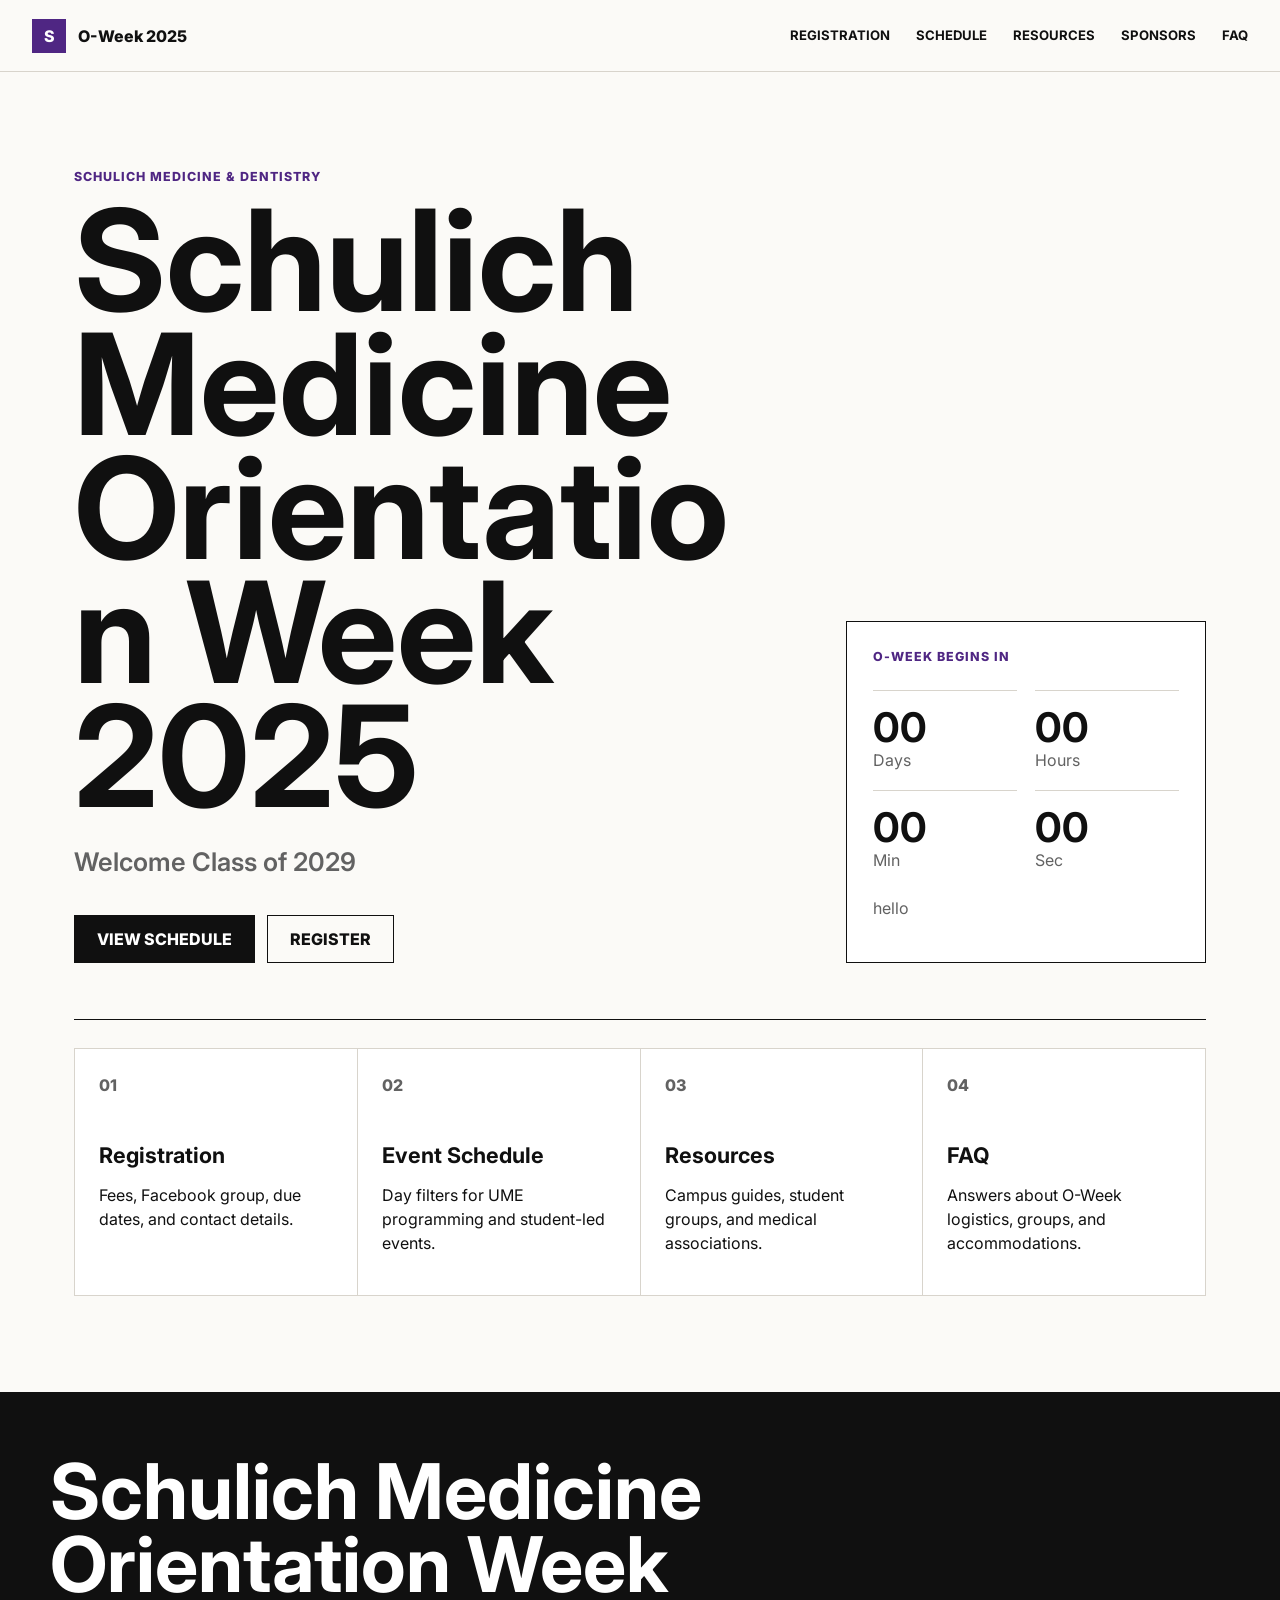
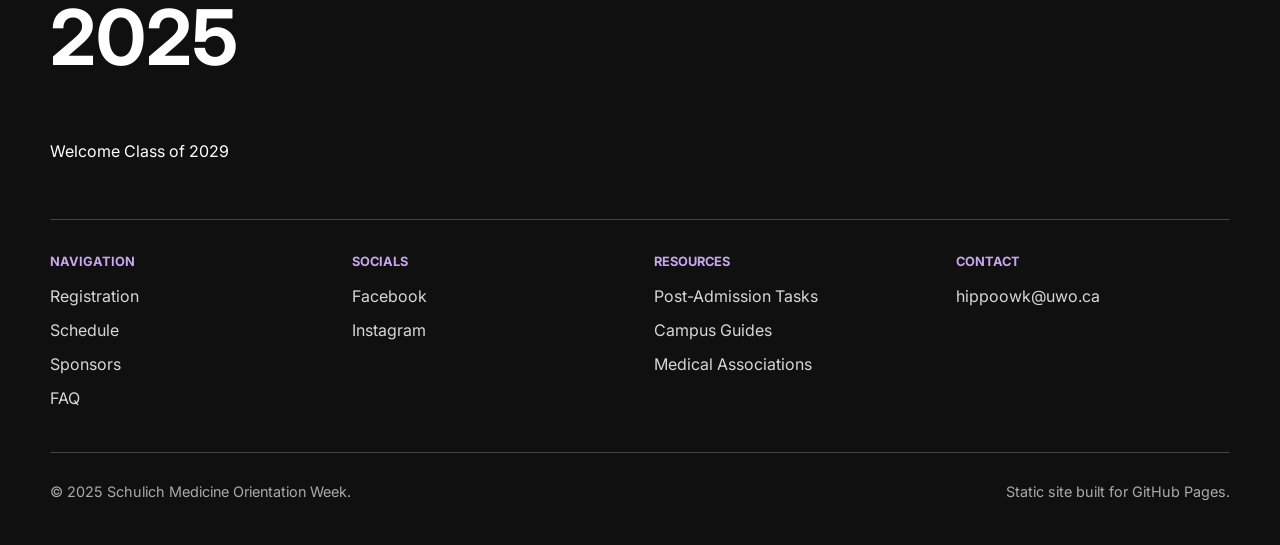
==== index.html @ 227ad030 "Removed socials" ====
<!DOCTYPE html>
<html lang="en">
<head>
  <meta charset="UTF-8">
  <meta name="viewport" content="width=device-width, initial-scale=1.0">
  <meta name="description" content="Schulich Medicine Orientation Week 2025 for the Class of 2029.">
  <title>Schulich Medicine Orientation Week 2025 | Class of 2029</title>
  <link rel="preconnect" href="https://fonts.googleapis.com">
  <link rel="preconnect" href="https://fonts.gstatic.com" crossorigin>
  <link href="https://fonts.googleapis.com/css2?family=Inter:wght@400;500;600;700;800&display=swap" rel="stylesheet">
  <link rel="stylesheet" href="styles.css">
</head>
<body>
  <header class="site-header" data-header>
    <a class="brand" href="index.html" aria-label="Schulich Orientation Week home">
      <span class="brand-mark">S</span>
      <span>O-Week 2025</span>
    </a>
    <button class="nav-toggle" type="button" data-nav-toggle aria-expanded="false" aria-controls="site-nav">
      <span></span><span></span><span></span><span class="sr-only">Open menu</span>
    </button>
    <nav class="site-nav" id="site-nav" data-nav>
      <a href="registration.html">Registration</a>
      <a href="schedule.html">Schedule</a>
      <a href="resources.html">Resources</a>
      <a href="sponsors.html">Sponsors</a>
      <a href="faq.html">FAQ</a>
    </nav>
  </header>

  <main>
    <section class="hero section">
      <div class="hero-grid">
        <div class="hero-copy reveal">
          <p class="eyebrow">Schulich Medicine &amp; Dentistry</p>
          <h1>Schulich Medicine Orientation Week 2025</h1>
          <p class="hero-subtitle">Welcome Class of 2029</p>
          <div class="hero-actions">
            <a class="button button-dark" href="schedule.html">View Schedule</a>
            <!-- EDIT LINK: replace registration.html with the final registration/payment URL if preferred. -->
            <a class="button button-light" href="registration.html">Register</a>
          </div>
        </div>
        <aside class="countdown-panel reveal" aria-label="Countdown to Orientation Week">
          <p class="panel-label">O-Week Begins In</p>
          <!-- EDIT DATE: update data-countdown-target when the official O-Week start date/time changes. -->
          <div class="countdown" data-countdown-target="2025-08-25T09:00:00-04:00">
            <div><strong data-days>00</strong><span>Days</span></div>
            <div><strong data-hours>00</strong><span>Hours</span></div>
            <div><strong data-minutes>00</strong><span>Min</span></div>
            <div><strong data-seconds>00</strong><span>Sec</span></div>
          </div>
          <p class="countdown-note">hello</p>
        </aside>
      </div>

      <div class="editorial-cards reveal" aria-label="Major sections">
        <a class="editorial-card" href="registration.html"><span>01</span><h2>Registration</h2><p>Fees, Facebook group, due dates, and contact details.</p></a>
        <a class="editorial-card" href="schedule.html"><span>02</span><h2>Event Schedule</h2><p>Day filters for UME programming and student-led events.</p></a>
        <a class="editorial-card" href="resources.html"><span>03</span><h2>Resources</h2><p>Campus guides, student groups, and medical associations.</p></a>
        <a class="editorial-card" href="faq.html"><span>04</span><h2>FAQ</h2><p>Answers about O-Week logistics, groups, and accommodations.</p></a>
      </div>
    </section>
  </main>

  <footer class="site-footer">
    <div class="footer-brand"><h2>Schulich Medicine Orientation Week 2025</h2><p>Welcome Class of 2029</p></div>
    <div class="footer-columns">
      <div><h3>Navigation</h3><a href="registration.html">Registration</a><a href="schedule.html">Schedule</a><a href="sponsors.html">Sponsors</a><a href="faq.html">FAQ</a></div>
      <div><h3>Socials</h3><!-- EDIT LINKS: replace # values with final Facebook and Instagram URLs. --><a href="#">Facebook</a><a href="#">Instagram</a></div>
      <div><h3>Resources</h3><a href="resources.html">Post-Admission Tasks</a><a href="resources.html">Campus Guides</a><a href="resources.html">Medical Associations</a></div>
      <div><h3>Contact</h3><a href="mailto:hippoowk@uwo.ca">hippoowk@uwo.ca</a></div>
    </div>
    <div class="footer-bottom"><p>&copy; 2025 Schulich Medicine Orientation Week.</p><p>Static site built for GitHub Pages.</p></div>
  </footer>

  <script src="script.js"></script>
</body>
</html>
---- styles.css ----
:root {
  --bg: #fbfaf7;
  --surface: #ffffff;
  --ink: #101010;
  --muted: #626262;
  --line: #d8d4cc;
  --purple: #4f2683;
  --purple-dark: #34145f;
  --soft-purple: #f1ecf7;
  --max-width: 1180px;
  --header-height: 72px;
}

* {
  box-sizing: border-box;
}

html {
  scroll-behavior: smooth;
}

body {
  margin: 0;
  color: var(--ink);
  background: var(--bg);
  font-family: "Inter", Arial, sans-serif;
  line-height: 1.5;
}

a {
  color: inherit;
  text-decoration: none;
}

button {
  font: inherit;
}

.sr-only {
  position: absolute;
  width: 1px;
  height: 1px;
  padding: 0;
  margin: -1px;
  overflow: hidden;
  clip: rect(0, 0, 0, 0);
  white-space: nowrap;
  border: 0;
}

.site-header {
  position: sticky;
  top: 0;
  z-index: 20;
  display: flex;
  align-items: center;
  justify-content: space-between;
  min-height: var(--header-height);
  padding: 0 32px;
  background: rgba(251, 250, 247, 0.92);
  border-bottom: 1px solid var(--line);
  backdrop-filter: blur(18px);
}

.brand,
.site-nav {
  display: flex;
  align-items: center;
}

.brand {
  gap: 12px;
  font-weight: 800;
  letter-spacing: 0;
}

.brand-mark {
  display: grid;
  width: 34px;
  height: 34px;
  place-items: center;
  color: #fff;
  background: var(--purple);
  font-weight: 800;
}

.site-nav {
  gap: 26px;
  font-size: 0.82rem;
  font-weight: 700;
  text-transform: uppercase;
}

.site-nav a {
  position: relative;
}

.site-nav a::after {
  position: absolute;
  right: 0;
  bottom: -8px;
  left: 0;
  height: 1px;
  background: var(--purple);
  content: "";
  transform: scaleX(0);
  transform-origin: left;
  transition: transform 180ms ease;
}

.site-nav a:hover::after {
  transform: scaleX(1);
}

.site-nav a[aria-current="page"]::after {
  transform: scaleX(1);
}

.nav-toggle {
  display: none;
  width: 42px;
  height: 42px;
  padding: 10px;
  background: transparent;
  border: 1px solid var(--ink);
}

.nav-toggle span:not(.sr-only) {
  display: block;
  height: 2px;
  margin: 5px 0;
  background: var(--ink);
}

.section {
  width: 100%;
  max-width: var(--max-width);
  margin: 0 auto;
  padding: 96px 24px;
  scroll-margin-top: var(--header-height);
}

.hero {
  min-height: calc(100vh - var(--header-height));
  display: flex;
  flex-direction: column;
  justify-content: center;
}

.hero-grid {
  display: grid;
  grid-template-columns: minmax(0, 1fr) 360px;
  gap: 56px;
  align-items: end;
  padding-bottom: 56px;
  border-bottom: 1px solid var(--ink);
}

.hero-copy,
.countdown-panel {
  min-width: 0;
}

.eyebrow,
.panel-label,
.step-number,
.feature-card span,
.sponsor-card span {
  color: var(--purple);
  font-size: 0.78rem;
  font-weight: 800;
  letter-spacing: 0.08em;
  text-transform: uppercase;
}

h1,
h2,
h3,
h4,
p {
  margin-top: 0;
}

h1 {
  max-width: 970px;
  margin-bottom: 24px;
  font-size: clamp(4rem, 11vw, 9.8rem);
  line-height: 0.88;
  letter-spacing: 0;
  overflow-wrap: break-word;
}

.page-section {
  min-height: calc(100vh - var(--header-height));
}

.page-title {
  max-width: 980px;
  margin-bottom: 24px;
  font-size: clamp(3rem, 8vw, 7.4rem);
  line-height: 0.9;
}

.hero-subtitle {
  max-width: 620px;
  color: var(--muted);
  font-size: clamp(1.35rem, 2vw, 2.2rem);
  font-weight: 600;
}

.hero-actions {
  display: flex;
  flex-wrap: wrap;
  gap: 12px;
  margin-top: 34px;
}

.button {
  display: inline-flex;
  align-items: center;
  justify-content: center;
  min-height: 48px;
  padding: 0 22px;
  border: 1px solid var(--ink);
  font-weight: 800;
  text-transform: uppercase;
  transition: background 180ms ease, color 180ms ease, transform 180ms ease;
}

.button:hover {
  transform: translateY(-2px);
}

.button-dark {
  color: #fff;
  background: var(--ink);
}

.button-light {
  background: transparent;
}

.button-light:hover {
  color: #fff;
  background: var(--purple);
  border-color: var(--purple);
}

.countdown-panel {
  padding: 26px;
  background: var(--surface);
  border: 1px solid var(--ink);
}

.countdown {
  display: grid;
  grid-template-columns: repeat(2, 1fr);
  gap: 18px;
  margin: 24px 0;
}

.countdown div {
  padding-top: 16px;
  border-top: 1px solid var(--line);
}

.countdown strong {
  display: block;
  font-size: 2.55rem;
  line-height: 1;
}

.countdown span,
.countdown-note,
.meta,
.note {
  color: var(--muted);
}

.editorial-cards,
.card-grid,
.resource-grid,
.sponsor-grid {
  display: grid;
  gap: 1px;
  background: var(--line);
  border: 1px solid var(--line);
}

.editorial-cards {
  grid-template-columns: repeat(4, 1fr);
  margin-top: 28px;
}

.editorial-card,
.feature-card,
.resource-card,
.sponsor-card,
.step-card {
  background: var(--surface);
  transition: transform 180ms ease, background 180ms ease;
}

.editorial-card {
  min-height: 240px;
  padding: 24px;
}

.editorial-card:hover,
.feature-card:hover,
.resource-card:hover,
.sponsor-card:hover {
  background: var(--soft-purple);
}

.editorial-card span {
  color: var(--muted);
  font-weight: 800;
}

.editorial-card h2,
.feature-card h2,
.feature-card h3,
.resource-card h2,
.resource-card h3,
.sponsor-card h3,
.sponsor-card h4 {
  margin: 42px 0 12px;
  font-size: 1.35rem;
}

.split-section {
  display: grid;
  grid-template-columns: minmax(220px, 0.8fr) minmax(0, 1.2fr);
  gap: 64px;
  border-top: 1px solid var(--line);
}

.section-heading h2 {
  margin-bottom: 18px;
  font-size: clamp(2.4rem, 5vw, 5.8rem);
  line-height: 0.95;
}

.section-heading p:not(.eyebrow) {
  max-width: 720px;
  color: var(--muted);
  font-size: 1.08rem;
}

.lead {
  font-size: 1.28rem;
  font-weight: 600;
}

.step-list {
  display: grid;
  gap: 18px;
  margin: 34px 0;
}

.step-card {
  padding: 30px;
  border: 1px solid var(--line);
}

.step-card h2,
.step-card h3 {
  margin: 18px 0 12px;
  font-size: 1.8rem;
}

.text-link {
  display: inline-block;
  margin-top: 8px;
  color: var(--purple);
  font-weight: 800;
  border-bottom: 1px solid currentColor;
}

.dark-section {
  max-width: none;
  color: #fff;
  background: var(--ink);
}

.dark-section > * {
  max-width: var(--max-width);
  margin-right: auto;
  margin-left: auto;
}

.dark-section .section-heading p,
.dark-section .meta {
  color: #bdbdbd;
}

.dark-section .eyebrow {
  color: #c7a8ef;
}

.schedule-shell {
  margin-top: 42px;
}

.schedule-tabs {
  display: flex;
  flex-wrap: wrap;
  gap: 8px;
  margin-bottom: 24px;
}

.tab {
  min-width: 70px;
  padding: 12px 16px;
  color: #fff;
  background: transparent;
  border: 1px solid #555;
  cursor: pointer;
  font-weight: 800;
}

.tab.is-active,
.tab:hover {
  background: #fff;
  color: var(--ink);
}

.schedule-list {
  border-top: 1px solid #555;
}

.schedule-item {
  display: grid;
  grid-template-columns: 180px minmax(0, 1fr);
  gap: 28px;
  padding: 28px 0;
  border-bottom: 1px solid #555;
}

.schedule-item.is-hidden {
  display: none;
}

.schedule-item time {
  color: #c7a8ef;
  font-weight: 800;
}

.schedule-item h2,
.schedule-item h3 {
  margin-bottom: 8px;
  font-size: 1.5rem;
}

.three {
  grid-template-columns: repeat(3, 1fr);
}

.feature-card,
.resource-card {
  min-height: 220px;
  padding: 28px;
}

.muted-section {
  max-width: none;
  background: #f3f0ea;
}

.muted-section > * {
  max-width: var(--max-width);
  margin-right: auto;
  margin-left: auto;
}

.resource-grid {
  grid-template-columns: repeat(3, 1fr);
  margin-top: 42px;
}

.sponsor-tiers {
  display: grid;
  gap: 44px;
  margin-top: 42px;
}

.tier {
  padding-top: 22px;
  border-top: 1px solid var(--ink);
}

.tier > h2,
.tier > h3 {
  margin-bottom: 18px;
  font-size: 1rem;
  text-transform: uppercase;
}

.sponsor-grid {
  grid-template-columns: repeat(4, 1fr);
}

.sponsor-card {
  min-height: 210px;
  padding: 24px;
}

.sponsor-card h4 {
  margin-top: 34px;
}

.faq-list {
  margin-top: 42px;
  border-top: 1px solid var(--ink);
}

.faq-item {
  border-bottom: 1px solid var(--ink);
}

.faq-item button {
  display: flex;
  width: 100%;
  align-items: center;
  justify-content: space-between;
  padding: 26px 0;
  color: var(--ink);
  background: transparent;
  border: 0;
  cursor: pointer;
  font-size: clamp(1.1rem, 2vw, 1.55rem);
  font-weight: 800;
  text-align: left;
}

.faq-item button::after {
  content: "+";
  margin-left: 20px;
  color: var(--purple);
  font-size: 1.8rem;
}

.faq-item button[aria-expanded="true"]::after {
  content: "-";
}

.faq-answer {
  max-height: 0;
  overflow: hidden;
  transition: max-height 220ms ease;
}

.faq-answer p {
  max-width: 780px;
  padding-bottom: 24px;
  color: var(--muted);
}

.site-footer {
  padding: 64px 32px 28px;
  color: #fff;
  background: var(--ink);
}

.compact-footer {
  padding-top: 36px;
}

.compact-footer .footer-columns {
  grid-template-columns: repeat(3, 1fr);
}

.footer-brand {
  max-width: var(--max-width);
  margin: 0 auto 56px;
}

.footer-brand h2 {
  max-width: 820px;
  font-size: clamp(2.4rem, 6vw, 5.5rem);
  line-height: 0.95;
}

.footer-columns {
  display: grid;
  max-width: var(--max-width);
  margin: 0 auto;
  grid-template-columns: repeat(4, 1fr);
  gap: 28px;
  padding: 32px 0;
  border-top: 1px solid #444;
  border-bottom: 1px solid #444;
}

.footer-columns h3 {
  color: #c7a8ef;
  font-size: 0.8rem;
  text-transform: uppercase;
}

.footer-columns a {
  display: block;
  margin: 10px 0;
  color: #d7d7d7;
}

.footer-bottom {
  display: flex;
  max-width: var(--max-width);
  justify-content: space-between;
  gap: 18px;
  margin: 28px auto 0;
  color: #aaa;
  font-size: 0.9rem;
}

.reveal {
  opacity: 0;
  transform: translateY(22px);
  transition: opacity 520ms ease, transform 520ms ease;
}

.reveal.is-visible {
  opacity: 1;
  transform: translateY(0);
}

@media (max-width: 920px) {
  .site-header {
    padding: 0 18px;
  }

  .nav-toggle {
    display: block;
  }

  .site-nav {
    position: fixed;
    top: var(--header-height);
    right: 0;
    left: 0;
    display: grid;
    gap: 0;
    padding: 12px 18px 24px;
    background: var(--bg);
    border-bottom: 1px solid var(--line);
    transform: translateY(-130%);
    transition: transform 220ms ease;
  }

  .site-nav.is-open {
    transform: translateY(0);
  }

  .site-nav a {
    padding: 16px 0;
    border-bottom: 1px solid var(--line);
  }

  .hero-grid,
  .split-section,
  .schedule-item {
    grid-template-columns: 1fr;
  }

  .editorial-cards,
  .resource-grid,
  .sponsor-grid,
  .footer-columns {
    grid-template-columns: repeat(2, 1fr);
  }

  .hero {
    min-height: auto;
  }
}

@media (max-width: 620px) {
  .section {
    padding: 70px 18px;
  }

  h1 {
    font-size: clamp(3.4rem, 18vw, 5rem);
  }

  .hero-grid {
    gap: 34px;
    padding-bottom: 34px;
  }

  .editorial-cards,
  .three,
  .resource-grid,
  .sponsor-grid,
  .footer-columns {
    grid-template-columns: 1fr;
  }

  .countdown {
    grid-template-columns: repeat(2, minmax(0, 1fr));
  }

  .footer-bottom {
    display: block;
  }
}
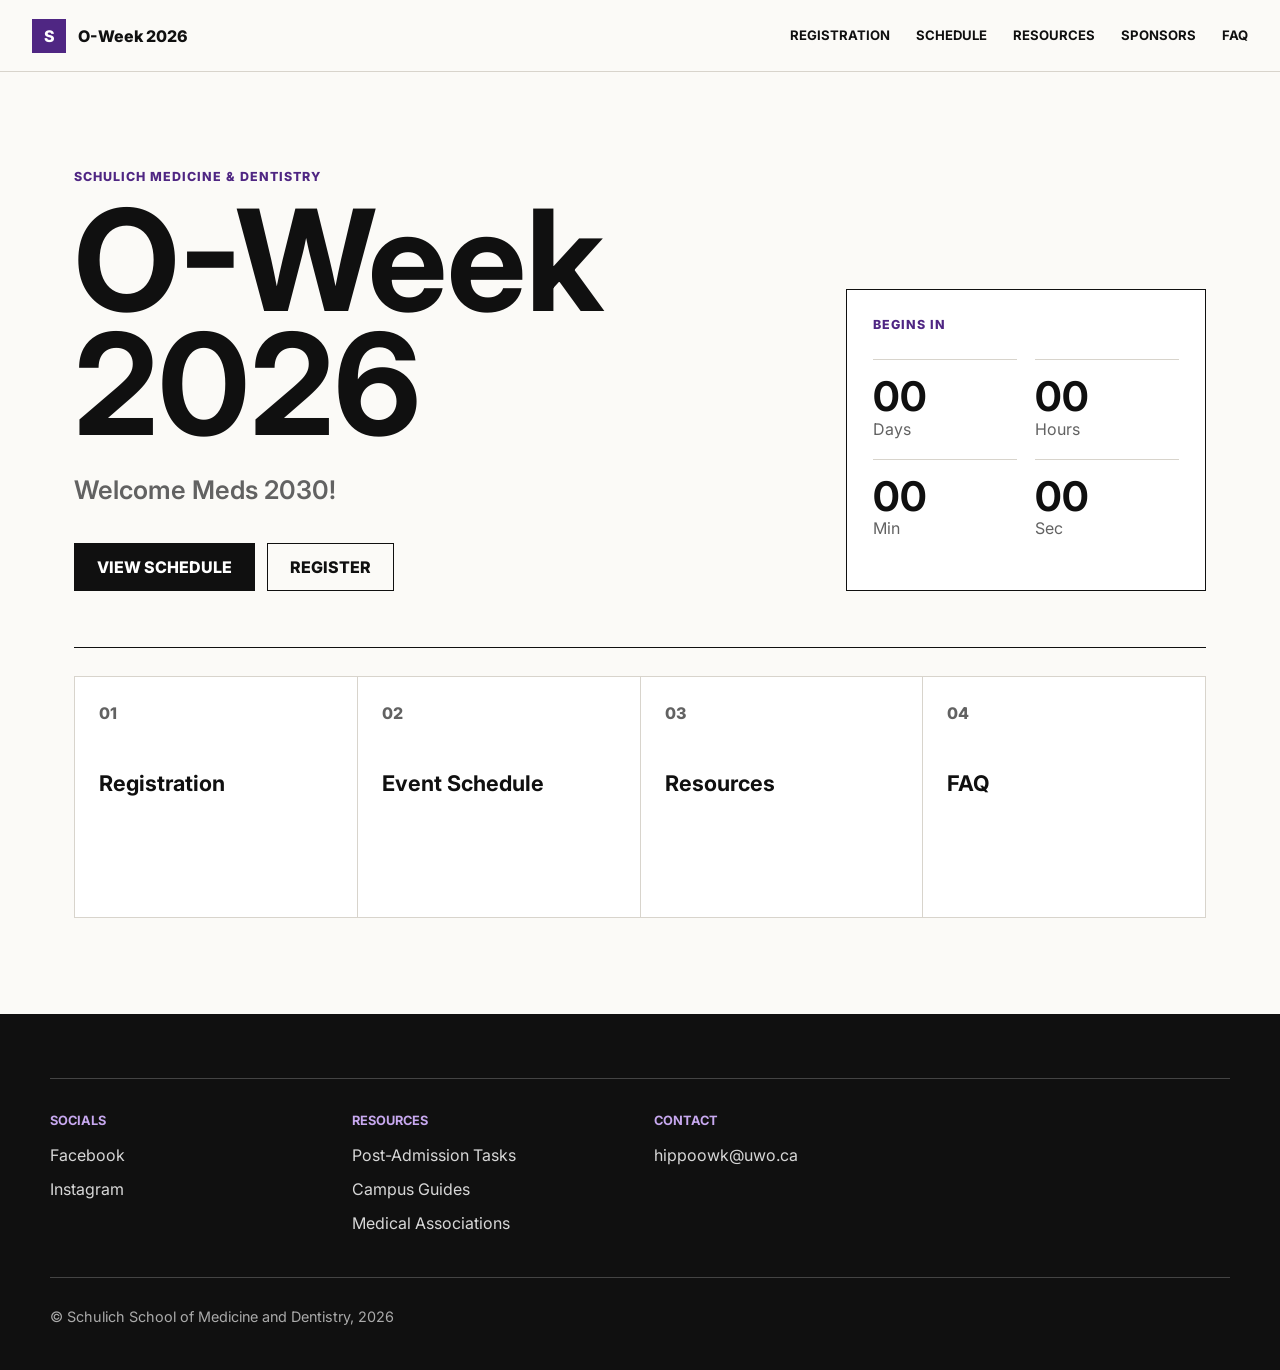
==== commit ff64b4ed: "emily send" ====
--- a/index.html
+++ b/index.html
@@ -4,7 +4,7 @@
   <meta charset="UTF-8">
   <meta name="viewport" content="width=device-width, initial-scale=1.0">
   <meta name="description" content="Schulich Medicine Orientation Week 2025 for the Class of 2029.">
-  <title>Schulich Medicine Orientation Week 2025 | Class of 2029</title>
+  <title>Schulich O-Week 2026</title>
   <link rel="preconnect" href="https://fonts.googleapis.com">
   <link rel="preconnect" href="https://fonts.gstatic.com" crossorigin>
   <link href="https://fonts.googleapis.com/css2?family=Inter:wght@400;500;600;700;800&display=swap" rel="stylesheet">
@@ -14,7 +14,7 @@
   <header class="site-header" data-header>
     <a class="brand" href="index.html" aria-label="Schulich Orientation Week home">
       <span class="brand-mark">S</span>
-      <span>O-Week 2025</span>
+      <span>O-Week 2026</span>
     </a>
     <button class="nav-toggle" type="button" data-nav-toggle aria-expanded="false" aria-controls="site-nav">
       <span></span><span></span><span></span><span class="sr-only">Open menu</span>
@@ -33,8 +33,8 @@
       <div class="hero-grid">
         <div class="hero-copy reveal">
           <p class="eyebrow">Schulich Medicine &amp; Dentistry</p>
-          <h1>Schulich Medicine Orientation Week 2025</h1>
-          <p class="hero-subtitle">Welcome Class of 2029</p>
+          <h1>O-Week 2026</h1>
+          <p class="hero-subtitle">Welcome Meds 2030!</p>
           <div class="hero-actions">
             <a class="button button-dark" href="schedule.html">View Schedule</a>
             <!-- EDIT LINK: replace registration.html with the final registration/payment URL if preferred. -->
@@ -42,36 +42,34 @@
           </div>
         </div>
         <aside class="countdown-panel reveal" aria-label="Countdown to Orientation Week">
-          <p class="panel-label">O-Week Begins In</p>
+          <p class="panel-label">Begins In</p>
           <!-- EDIT DATE: update data-countdown-target when the official O-Week start date/time changes. -->
-          <div class="countdown" data-countdown-target="2025-08-25T09:00:00-04:00">
+          <div class="countdown" data-countdown-target="2026-08-25T09:00:00-04:00">
             <div><strong data-days>00</strong><span>Days</span></div>
             <div><strong data-hours>00</strong><span>Hours</span></div>
             <div><strong data-minutes>00</strong><span>Min</span></div>
             <div><strong data-seconds>00</strong><span>Sec</span></div>
           </div>
-          <p class="countdown-note">hello</p>
+          <p class="countdown-note"></p>
         </aside>
       </div>
 
       <div class="editorial-cards reveal" aria-label="Major sections">
-        <a class="editorial-card" href="registration.html"><span>01</span><h2>Registration</h2><p>Fees, Facebook group, due dates, and contact details.</p></a>
-        <a class="editorial-card" href="schedule.html"><span>02</span><h2>Event Schedule</h2><p>Day filters for UME programming and student-led events.</p></a>
-        <a class="editorial-card" href="resources.html"><span>03</span><h2>Resources</h2><p>Campus guides, student groups, and medical associations.</p></a>
-        <a class="editorial-card" href="faq.html"><span>04</span><h2>FAQ</h2><p>Answers about O-Week logistics, groups, and accommodations.</p></a>
+        <a class="editorial-card" href="registration.html"><span>01</span><h2>Registration</h2><p></p></a>
+        <a class="editorial-card" href="schedule.html"><span>02</span><h2>Event Schedule</h2><p></p></a>
+        <a class="editorial-card" href="resources.html"><span>03</span><h2>Resources</h2><p></p></a>
+        <a class="editorial-card" href="faq.html"><span>04</span><h2>FAQ</h2><p></p></a>
       </div>
     </section>
   </main>
 
   <footer class="site-footer">
-    <div class="footer-brand"><h2>Schulich Medicine Orientation Week 2025</h2><p>Welcome Class of 2029</p></div>
     <div class="footer-columns">
-      <div><h3>Navigation</h3><a href="registration.html">Registration</a><a href="schedule.html">Schedule</a><a href="sponsors.html">Sponsors</a><a href="faq.html">FAQ</a></div>
       <div><h3>Socials</h3><!-- EDIT LINKS: replace # values with final Facebook and Instagram URLs. --><a href="#">Facebook</a><a href="#">Instagram</a></div>
       <div><h3>Resources</h3><a href="resources.html">Post-Admission Tasks</a><a href="resources.html">Campus Guides</a><a href="resources.html">Medical Associations</a></div>
       <div><h3>Contact</h3><a href="mailto:hippoowk@uwo.ca">hippoowk@uwo.ca</a></div>
     </div>
-    <div class="footer-bottom"><p>&copy; 2025 Schulich Medicine Orientation Week.</p><p>Static site built for GitHub Pages.</p></div>
+    <div class="footer-bottom"><p>&copy; Schulich School of Medicine and Dentistry, 2026</p><p></p></div>
   </footer>
 
   <script src="script.js"></script>
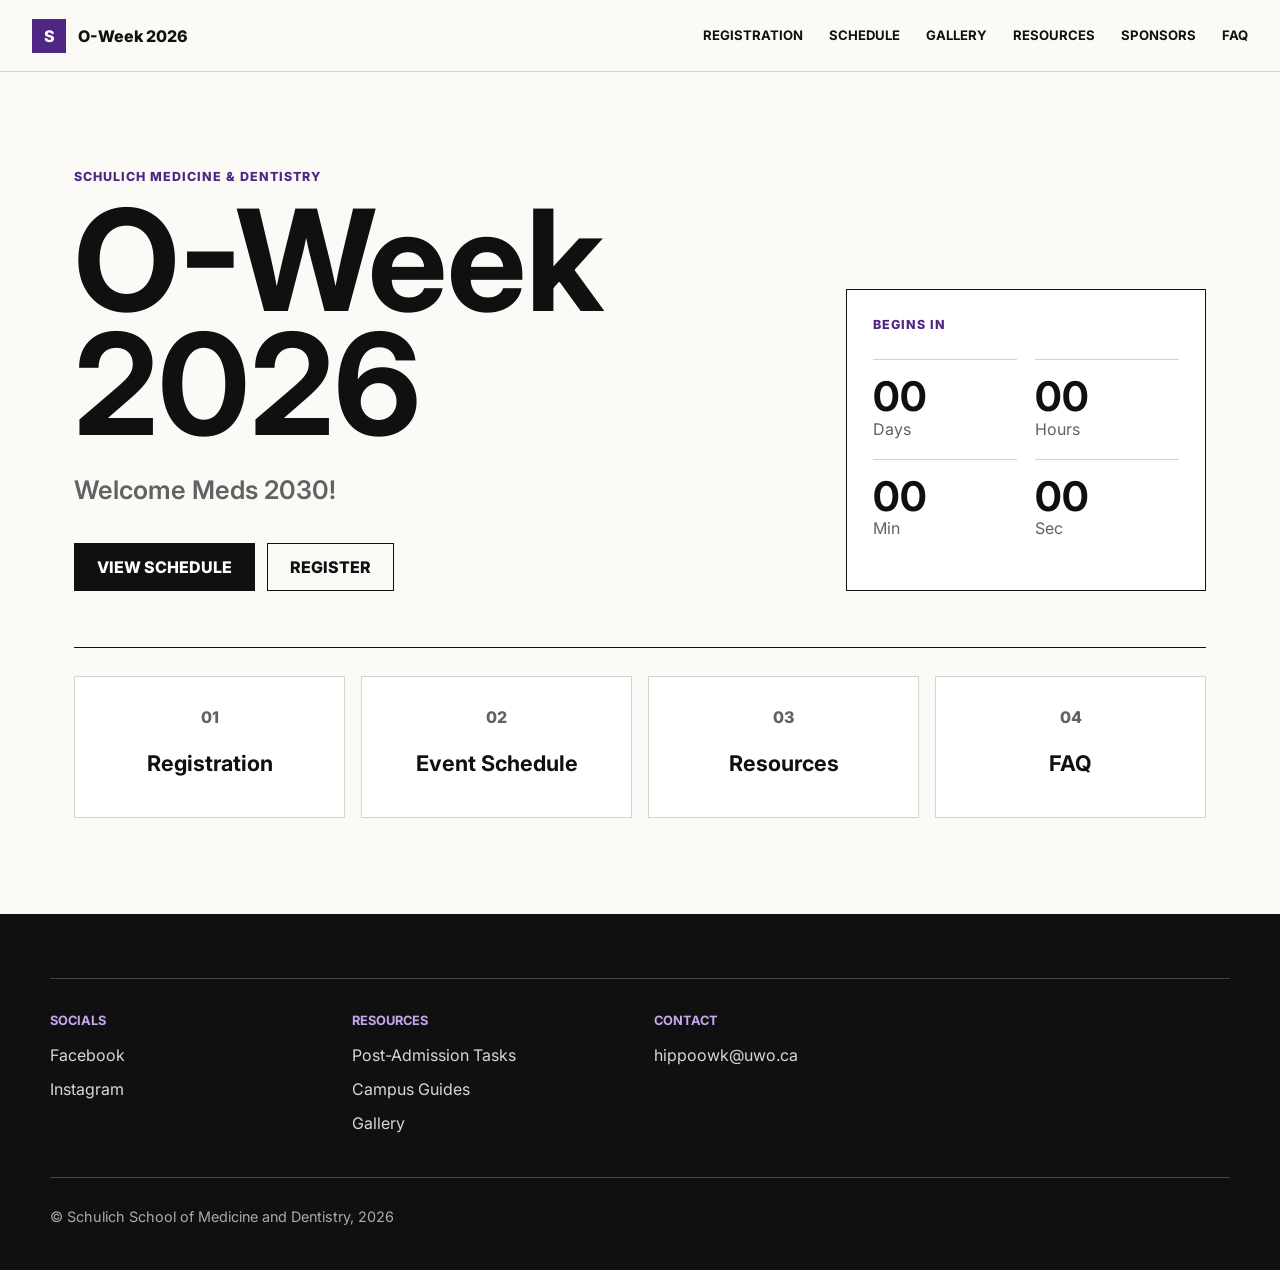
==== commit 89085620: "Gallery" ====
--- a/index.html
+++ b/index.html
@@ -22,6 +22,7 @@
     <nav class="site-nav" id="site-nav" data-nav>
       <a href="registration.html">Registration</a>
       <a href="schedule.html">Schedule</a>
+      <a href="gallery.html">Gallery</a>
       <a href="resources.html">Resources</a>
       <a href="sponsors.html">Sponsors</a>
       <a href="faq.html">FAQ</a>
@@ -66,7 +67,7 @@
   <footer class="site-footer">
     <div class="footer-columns">
       <div><h3>Socials</h3><!-- EDIT LINKS: replace # values with final Facebook and Instagram URLs. --><a href="#">Facebook</a><a href="#">Instagram</a></div>
-      <div><h3>Resources</h3><a href="resources.html">Post-Admission Tasks</a><a href="resources.html">Campus Guides</a><a href="resources.html">Medical Associations</a></div>
+      <div><h3>Resources</h3><a href="resources.html">Post-Admission Tasks</a><a href="resources.html">Campus Guides</a><a href="gallery.html">Gallery</a></div>
       <div><h3>Contact</h3><a href="mailto:hippoowk@uwo.ca">hippoowk@uwo.ca</a></div>
     </div>
     <div class="footer-bottom"><p>&copy; Schulich School of Medicine and Dentistry, 2026</p><p></p></div>
--- a/styles.css
+++ b/styles.css
@@ -289,7 +289,10 @@
 
 .editorial-cards {
   grid-template-columns: repeat(4, 1fr);
+  gap: 16px;
   margin-top: 28px;
+  background: transparent;
+  border: 0;
 }
 
 .editorial-card,
@@ -302,8 +305,14 @@
 }
 
 .editorial-card {
-  min-height: 240px;
-  padding: 24px;
+  display: flex;
+  min-height: 142px;
+  flex-direction: column;
+  align-items: center;
+  justify-content: center;
+  padding: 18px;
+  border: 1px solid var(--line);
+  text-align: center;
 }
 
 .editorial-card:hover,
@@ -329,11 +338,34 @@
   font-size: 1.35rem;
 }
 
+.editorial-card h2 {
+  margin: 18px 0 10px;
+}
+
+.editorial-card p {
+  max-width: 230px;
+  margin-bottom: 0;
+}
+
 .split-section {
   display: grid;
   grid-template-columns: minmax(220px, 0.8fr) minmax(0, 1.2fr);
   gap: 64px;
   border-top: 1px solid var(--line);
+}
+
+.registration-page {
+  border-top: 1px solid var(--line);
+}
+
+.registration-page .section-heading,
+.registration-page .content-column {
+  max-width: 100%;
+}
+
+.registration-page .lead,
+.registration-page .note {
+  max-width: 760px;
 }
 
 .section-heading h2 {
@@ -477,6 +509,60 @@
 .resource-grid {
   grid-template-columns: repeat(3, 1fr);
   margin-top: 42px;
+}
+
+.gallery-page {
+  border-top: 1px solid var(--line);
+}
+
+.gallery-grid {
+  display: grid;
+  grid-auto-flow: dense;
+  grid-auto-rows: 180px;
+  grid-template-columns: repeat(4, minmax(0, 1fr));
+  gap: 18px;
+  margin-top: 42px;
+}
+
+.gallery-tile {
+  position: relative;
+  min-height: 180px;
+  overflow: hidden;
+  background:
+    linear-gradient(135deg, transparent 49.7%, var(--line) 50%, transparent 50.3%),
+    linear-gradient(45deg, #f6f3ee, #ffffff);
+  border: 1px solid var(--line);
+}
+
+.gallery-tile::after {
+  position: absolute;
+  inset: 14px;
+  border: 1px solid rgba(16, 16, 16, 0.08);
+  content: "";
+}
+
+.gallery-tile-large {
+  grid-column: span 2;
+  grid-row: span 2;
+}
+
+.gallery-tile-tall {
+  grid-row: span 2;
+}
+
+.gallery-tile img {
+  display: block;
+  width: 100%;
+  height: 100%;
+  object-fit: cover;
+}
+
+.gallery-tile:nth-child(2n) {
+  transition-delay: 80ms;
+}
+
+.gallery-tile:nth-child(3n) {
+  transition-delay: 150ms;
 }
 
 .sponsor-tiers {
@@ -665,12 +751,17 @@
   }
 
   .editorial-cards,
+  .gallery-grid,
   .resource-grid,
   .sponsor-grid,
   .footer-columns {
     grid-template-columns: repeat(2, 1fr);
   }
 
+  .gallery-grid {
+    grid-auto-rows: 160px;
+  }
+
   .hero {
     min-height: auto;
   }
@@ -691,6 +782,7 @@
   }
 
   .editorial-cards,
+  .gallery-grid,
   .three,
   .resource-grid,
   .sponsor-grid,
@@ -698,6 +790,16 @@
     grid-template-columns: 1fr;
   }
 
+  .gallery-grid {
+    grid-auto-rows: 220px;
+  }
+
+  .gallery-tile-large,
+  .gallery-tile-tall {
+    grid-column: auto;
+    grid-row: auto;
+  }
+
   .countdown {
     grid-template-columns: repeat(2, minmax(0, 1fr));
   }
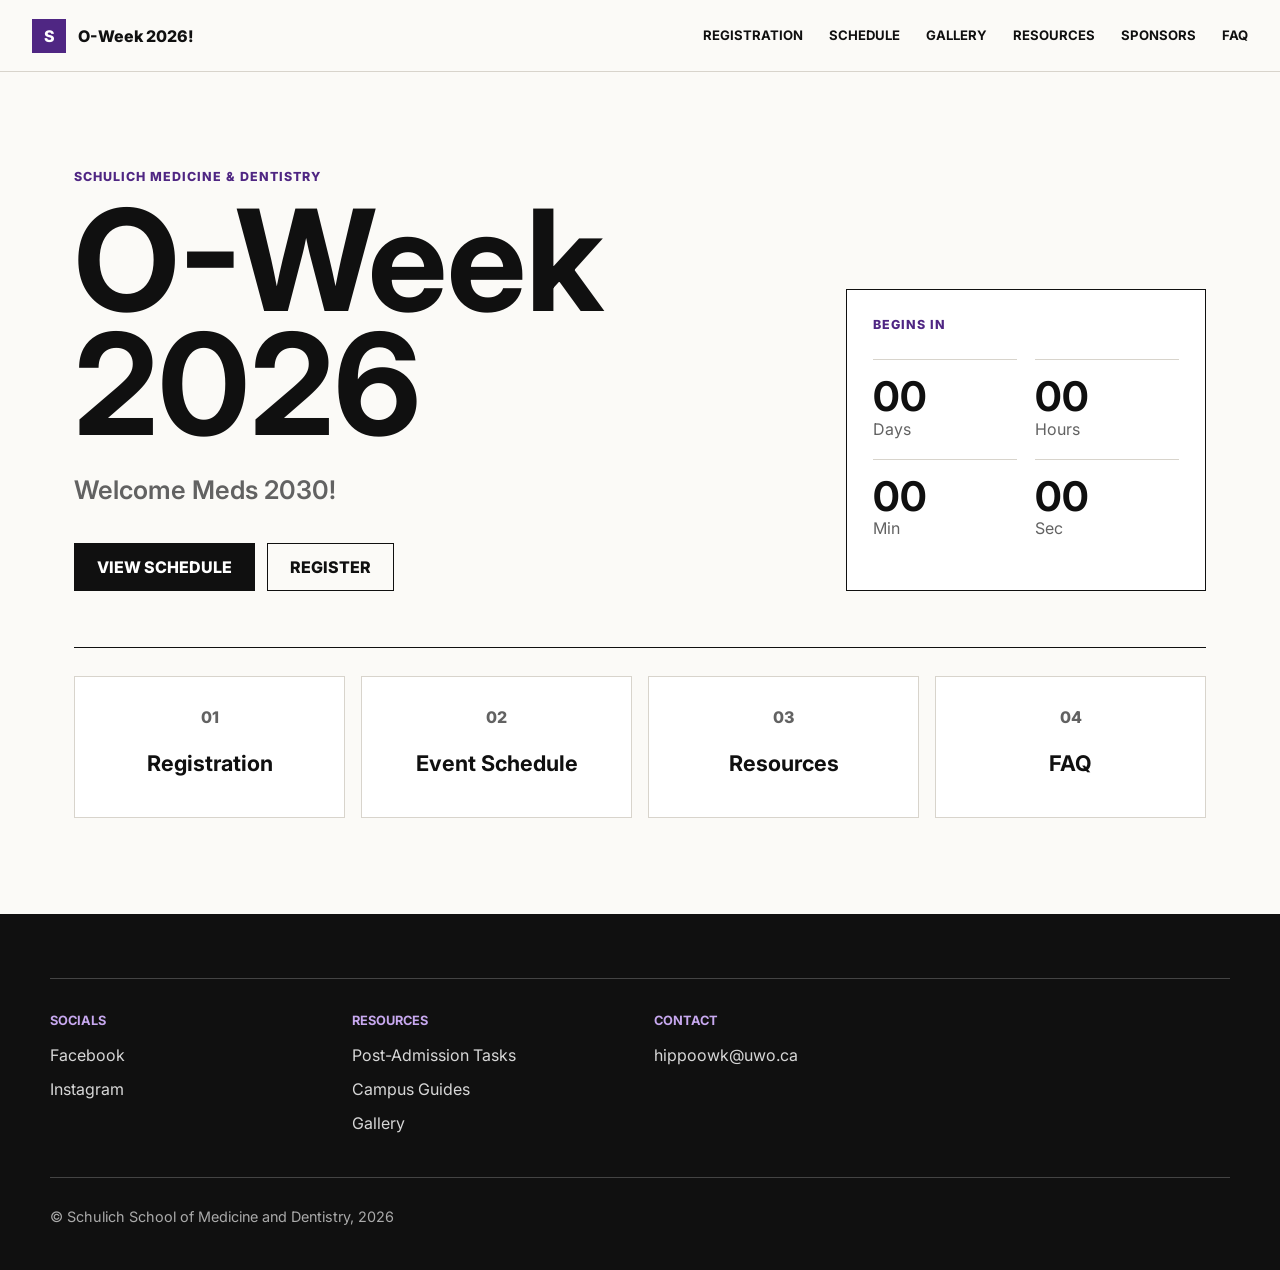
==== commit da5bc2ae: "added exclamation mark" ====
--- a/index.html
+++ b/index.html
@@ -14,7 +14,7 @@
   <header class="site-header" data-header>
     <a class="brand" href="index.html" aria-label="Schulich Orientation Week home">
       <span class="brand-mark">S</span>
-      <span>O-Week 2026</span>
+      <span>O-Week 2026!</span>
     </a>
     <button class="nav-toggle" type="button" data-nav-toggle aria-expanded="false" aria-controls="site-nav">
       <span></span><span></span><span></span><span class="sr-only">Open menu</span>
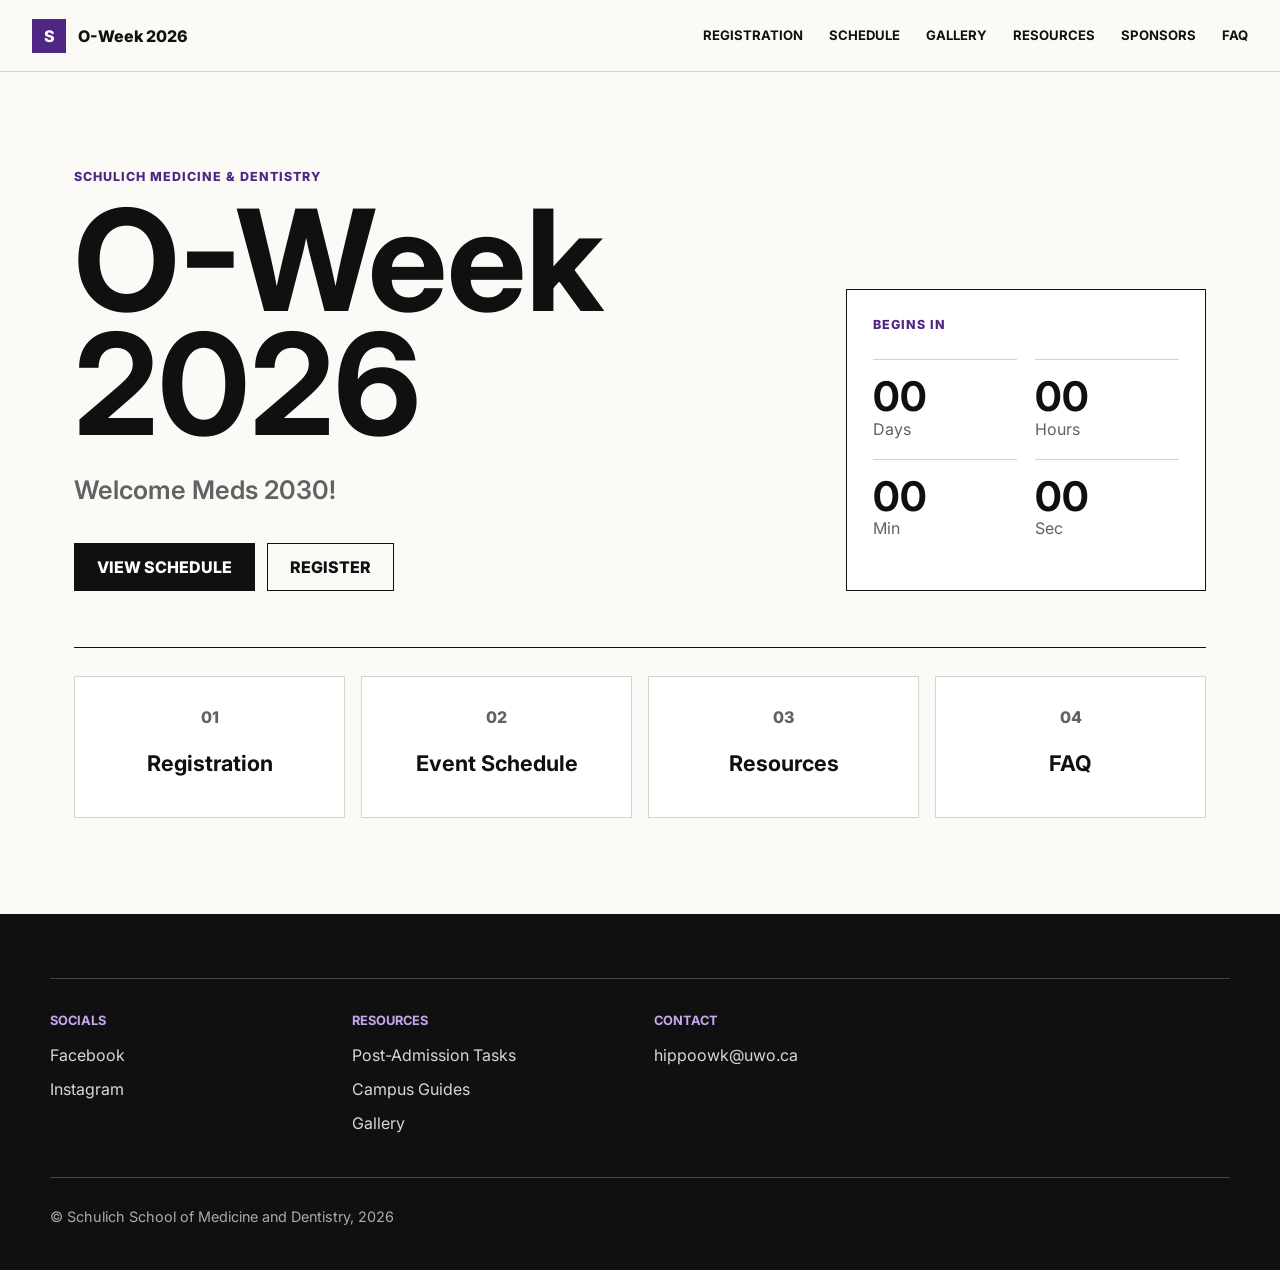
==== commit 298e2af5: "no dsnidnsaoi dsniao s s s s" ====
--- a/index.html
+++ b/index.html
@@ -14,7 +14,7 @@
   <header class="site-header" data-header>
     <a class="brand" href="index.html" aria-label="Schulich Orientation Week home">
       <span class="brand-mark">S</span>
-      <span>O-Week 2026!</span>
+      <span>O-Week 2026</span>
     </a>
     <button class="nav-toggle" type="button" data-nav-toggle aria-expanded="false" aria-controls="site-nav">
       <span></span><span></span><span></span><span class="sr-only">Open menu</span>
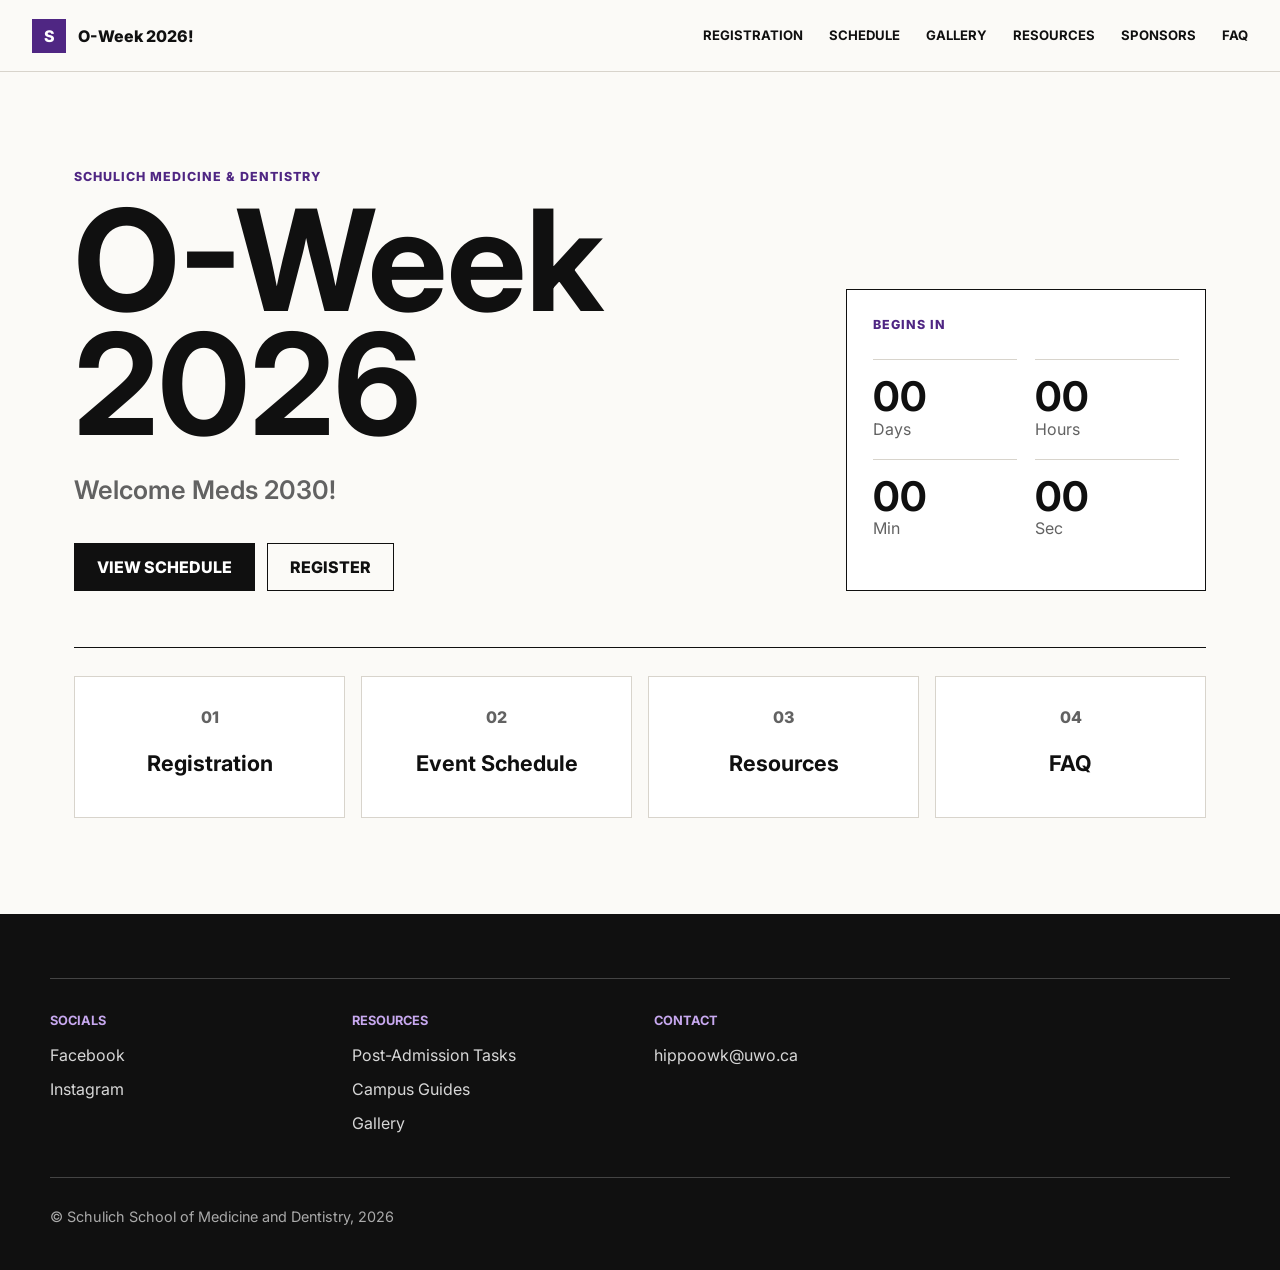
==== commit 0a7d59ec: "dsmaiodms ds" ====
--- a/index.html
+++ b/index.html
@@ -14,7 +14,7 @@
   <header class="site-header" data-header>
     <a class="brand" href="index.html" aria-label="Schulich Orientation Week home">
       <span class="brand-mark">S</span>
-      <span>O-Week 2026</span>
+      <span>O-Week 2026!</span>
     </a>
     <button class="nav-toggle" type="button" data-nav-toggle aria-expanded="false" aria-controls="site-nav">
       <span></span><span></span><span></span><span class="sr-only">Open menu</span>
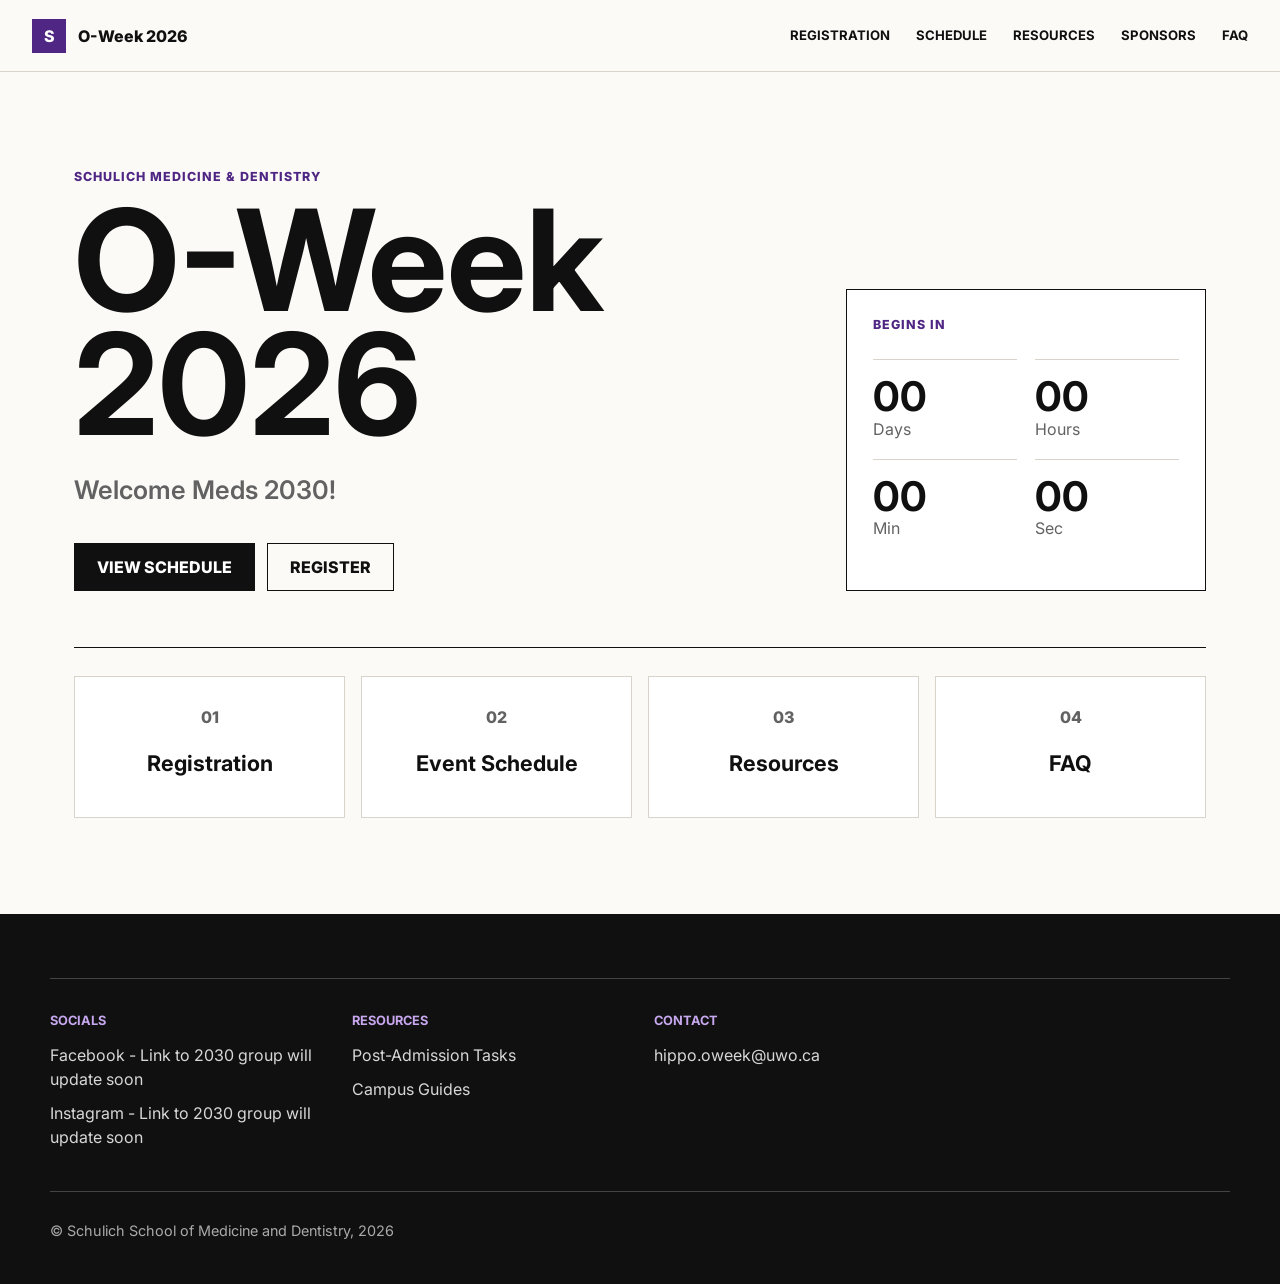
==== commit 9a9cd121: "presubmission 06/29" ====
--- a/index.html
+++ b/index.html
@@ -14,7 +14,7 @@
   <header class="site-header" data-header>
     <a class="brand" href="index.html" aria-label="Schulich Orientation Week home">
       <span class="brand-mark">S</span>
-      <span>O-Week 2026!</span>
+      <span>O-Week 2026</span>
     </a>
     <button class="nav-toggle" type="button" data-nav-toggle aria-expanded="false" aria-controls="site-nav">
       <span></span><span></span><span></span><span class="sr-only">Open menu</span>
@@ -22,7 +22,6 @@
     <nav class="site-nav" id="site-nav" data-nav>
       <a href="registration.html">Registration</a>
       <a href="schedule.html">Schedule</a>
-      <a href="gallery.html">Gallery</a>
       <a href="resources.html">Resources</a>
       <a href="sponsors.html">Sponsors</a>
       <a href="faq.html">FAQ</a>
@@ -66,9 +65,9 @@
 
   <footer class="site-footer">
     <div class="footer-columns">
-      <div><h3>Socials</h3><!-- EDIT LINKS: replace # values with final Facebook and Instagram URLs. --><a href="#">Facebook</a><a href="#">Instagram</a></div>
-      <div><h3>Resources</h3><a href="resources.html">Post-Admission Tasks</a><a href="resources.html">Campus Guides</a><a href="gallery.html">Gallery</a></div>
-      <div><h3>Contact</h3><a href="mailto:hippoowk@uwo.ca">hippoowk@uwo.ca</a></div>
+      <div><h3>Socials</h3><!-- EDIT LINKS: replace # values with final Facebook and Instagram URLs. --><a href="#">Facebook - Link to 2030 group will update soon</a><a href="#">Instagram - Link to 2030 group will update soon</a></div>
+      <div><h3>Resources</h3><a href="resources.html">Post-Admission Tasks</a><a href="resources.html">Campus Guides</a></div>
+      <div><h3>Contact</h3><a href="mailto:hippo.oweek@uwo.ca">hippo.oweek@uwo.ca</a></div>
     </div>
     <div class="footer-bottom"><p>&copy; Schulich School of Medicine and Dentistry, 2026</p><p></p></div>
   </footer>
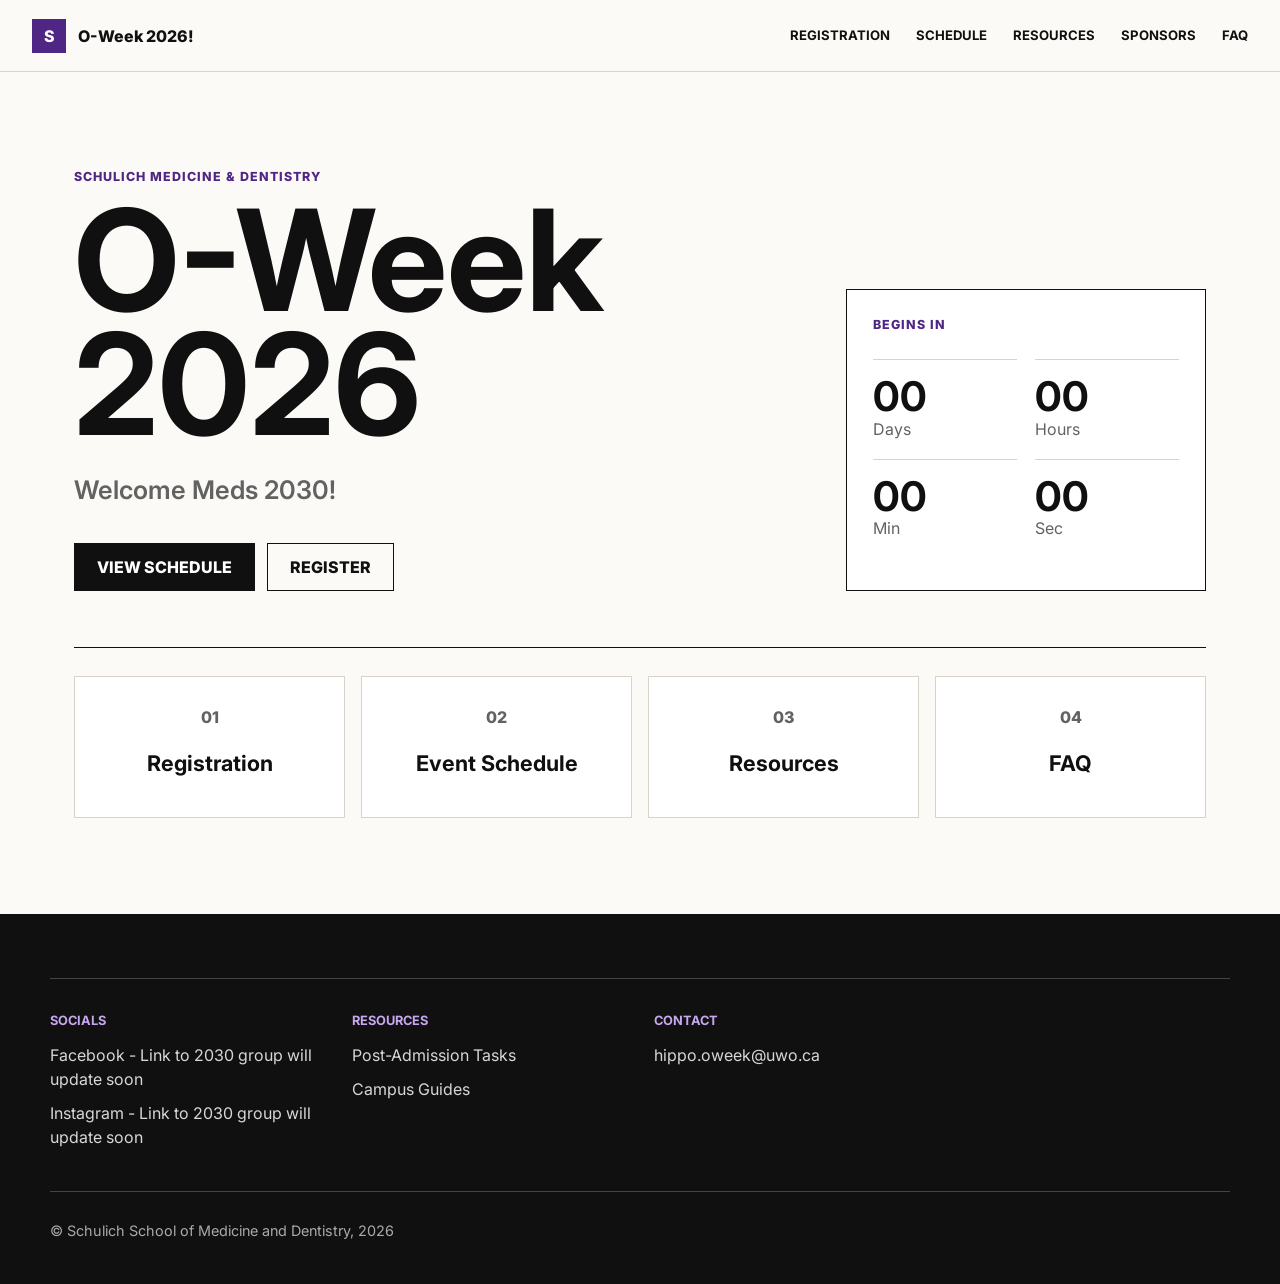
==== commit 236802e0: "hello" ====
--- a/index.html
+++ b/index.html
@@ -14,7 +14,7 @@
   <header class="site-header" data-header>
     <a class="brand" href="index.html" aria-label="Schulich Orientation Week home">
       <span class="brand-mark">S</span>
-      <span>O-Week 2026</span>
+      <span>O-Week 2026!</span>
     </a>
     <button class="nav-toggle" type="button" data-nav-toggle aria-expanded="false" aria-controls="site-nav">
       <span></span><span></span><span></span><span class="sr-only">Open menu</span>
